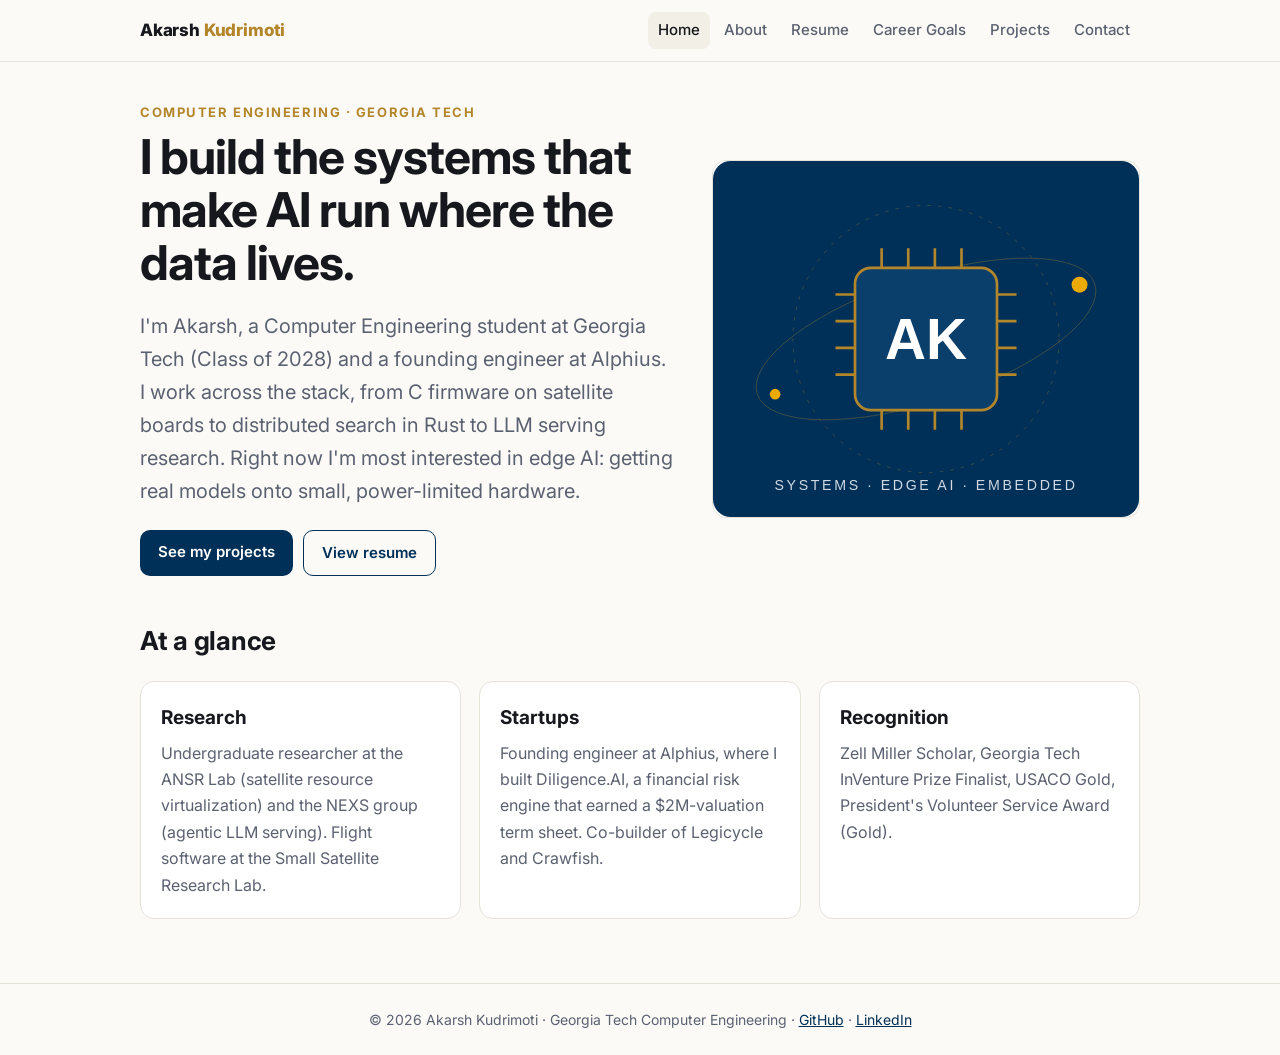
==== index.html @ 107a4cb5 "Add files via upload" ====
<!doctype html>
<html lang="en"><head><meta charset="utf-8"><meta name="viewport" content="width=device-width,initial-scale=1">
<title>Home | Akarsh Kudrimoti</title>
<meta name="description" content="Akarsh Kudrimoti, Computer Engineering student at Georgia Tech. Systems, edge AI, and embedded software.">
<link rel="preconnect" href="https://fonts.googleapis.com"><link href="https://fonts.googleapis.com/css2?family=Inter:wght@400;500;600;700;800&display=swap" rel="stylesheet">
<link rel="stylesheet" href="style.css"></head><body>
<header><nav class="nav"><a class="brand" href="index.html">Akarsh <span>Kudrimoti</span></a>
<button id="menu" aria-label="Open menu" onclick="document.getElementById('nl').classList.toggle('open')">Menu</button>
<ul id="nl"><li><a href="index.html" class=on>Home</a></li><li><a href="about.html">About</a></li><li><a href="resume.html">Resume</a></li><li><a href="goals.html">Career Goals</a></li><li><a href="projects.html">Projects</a></li><li><a href="contact.html">Contact</a></li></ul></nav></header>
<main>
<section class="hero"><div>
<p class="kicker">Computer Engineering · Georgia Tech</p>
<h1>I build the systems that make AI run where the data lives.</h1>
<p class="lede">I'm Akarsh, a Computer Engineering student at Georgia Tech (Class of 2028) and a founding engineer at Alphius. I work across the stack, from C firmware on satellite boards to distributed search in Rust to LLM serving research. Right now I'm most interested in edge AI: getting real models onto small, power-limited hardware.</p>
<div class="btns"><a class="btn" href="projects.html">See my projects</a><a class="btn alt" href="resume.html">View resume</a></div>
</div>
<figure style="margin:0"><img src="hero.svg" alt="AK monogram drawn as a microchip inside an orbit"></figure></section>

<h2>At a glance</h2>
<div class="grid">
<div class="card"><h3>Research</h3><p>Undergraduate researcher at the ANSR Lab (satellite resource virtualization) and the NEXS group (agentic LLM serving). Flight software at the Small Satellite Research Lab.</p></div>
<div class="card"><h3>Startups</h3><p>Founding engineer at Alphius, where I built Diligence.AI, a financial risk engine that earned a $2M-valuation term sheet. Co-builder of Legicycle and Crawfish.</p></div>
<div class="card"><h3>Recognition</h3><p>Zell Miller Scholar, Georgia Tech InVenture Prize Finalist, USACO Gold, President's Volunteer Service Award (Gold).</p></div>
</div>
</main>
<footer>© 2026 Akarsh Kudrimoti · Georgia Tech Computer Engineering · <a href="https://github.com/akarshkudrimoti">GitHub</a> · <a href="https://www.linkedin.com/in/akudrimoti">LinkedIn</a></footer>
</body></html>
---- style.css ----
:root{--bg:#fbfaf7;--card:#fff;--ink:#16181d;--muted:#5b6170;--line:#e5e2da;--accent:#b3862b;--navy:#003057;--soft:#f2efe7}
*{box-sizing:border-box}
html{scroll-behavior:smooth}
body{margin:0;background:var(--bg);color:var(--ink);font:17px/1.65 Inter,system-ui,-apple-system,Segoe UI,Roboto,sans-serif}
a{color:var(--navy)}
img{max-width:100%;height:auto;display:block}
header{position:sticky;top:0;z-index:10;background:rgba(251,250,247,.94);backdrop-filter:blur(6px);border-bottom:1px solid var(--line)}
.nav{max-width:1040px;margin:0 auto;padding:12px 20px;display:flex;align-items:center;justify-content:space-between;gap:16px}
.brand{font-weight:800;text-decoration:none;color:var(--ink);letter-spacing:-.01em;white-space:nowrap}
.brand span{color:var(--accent)}
.nav ul{list-style:none;margin:0;padding:0;display:flex;gap:4px;flex-wrap:wrap}
.nav li a{display:block;padding:6px 10px;border-radius:8px;text-decoration:none;color:var(--muted);font-size:15px;font-weight:500}
.nav li a:hover,.nav li a.on{background:var(--soft);color:var(--ink)}
#menu{display:none;background:none;border:1px solid var(--line);border-radius:8px;padding:6px 10px;font:inherit;font-size:15px}
main{max-width:1040px;margin:0 auto;padding:40px 20px 64px}
h1{font-size:clamp(32px,5vw,48px);line-height:1.1;letter-spacing:-.02em;margin:0 0 12px}
h2{font-size:26px;letter-spacing:-.01em;margin:44px 0 10px}
h3{font-size:19px;margin:24px 0 6px}
.lede{font-size:20px;color:var(--muted);max-width:720px}
.kicker{text-transform:uppercase;letter-spacing:.12em;font-size:13px;font-weight:700;color:var(--accent);margin:0 0 8px}
.hero{display:grid;grid-template-columns:1.25fr 1fr;gap:36px;align-items:center}
.btns{display:flex;gap:10px;flex-wrap:wrap;margin-top:22px}
.btn{display:inline-block;padding:10px 18px;border-radius:10px;background:var(--navy);color:#fff;text-decoration:none;font-weight:600;font-size:15px}
.btn.alt{background:transparent;color:var(--navy);border:1.5px solid var(--navy)}
.grid{display:grid;grid-template-columns:repeat(auto-fit,minmax(260px,1fr));gap:18px;margin-top:18px}
.card{background:var(--card);border:1px solid var(--line);border-radius:14px;padding:20px}
.card h3{margin-top:0}
.card p{margin:6px 0 0;color:var(--muted);font-size:16px}
.tag{display:inline-block;font-size:12.5px;font-weight:600;background:var(--soft);border-radius:999px;padding:2px 10px;margin:8px 6px 0 0;color:var(--ink)}
figure{margin:24px 0}
figure img{border:1px solid var(--line);border-radius:14px;background:#fff}
figcaption{font-size:14px;color:var(--muted);margin-top:8px}
.prose{max-width:740px}
.timeline{border-left:3px solid var(--line);padding-left:20px;margin:16px 0}
.timeline div{margin-bottom:18px}
.timeline b{display:block}
.timeline span{color:var(--muted);font-size:15px}
.note{background:#fff8e6;border:1px solid #efd9a4;border-radius:12px;padding:14px 16px;font-size:15px}
.resume-frame{width:100%;height:1050px;border:1px solid var(--line);border-radius:12px;background:#fff}
ul.clean{padding-left:20px}
footer{border-top:1px solid var(--line);text-align:center;color:var(--muted);font-size:14px;padding:24px 20px}
@media (max-width:820px){
 .hero{grid-template-columns:1fr}
 #menu{display:block}
 .nav{flex-wrap:wrap}
 .nav ul{display:none;width:100%;flex-direction:column}
 .nav ul.open{display:flex}
 .resume-frame{height:640px}
 main{padding:28px 16px 48px}
}
.card p.kicker{color:var(--accent);font-size:13px}
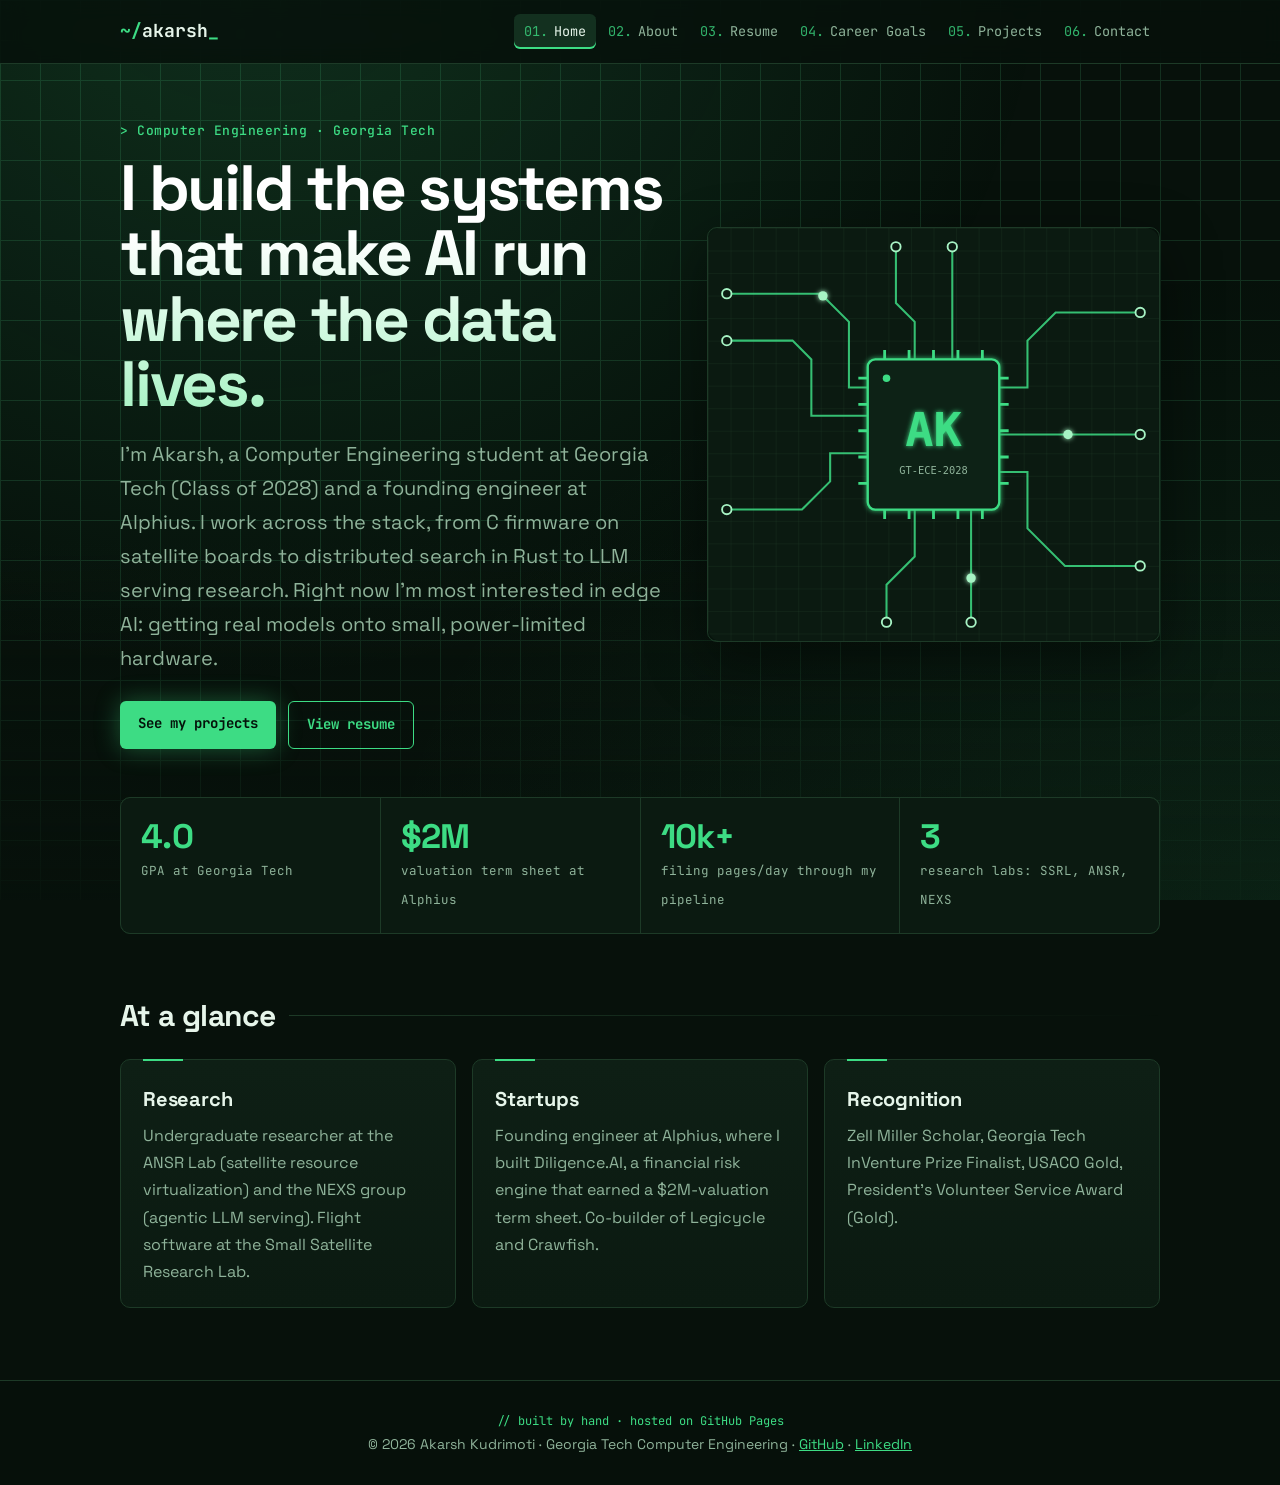
==== commit b7497e9b: "Add files via upload" ====
--- a/index.html
+++ b/index.html
@@ -2,9 +2,9 @@
 <html lang="en"><head><meta charset="utf-8"><meta name="viewport" content="width=device-width,initial-scale=1">
 <title>Home | Akarsh Kudrimoti</title>
 <meta name="description" content="Akarsh Kudrimoti, Computer Engineering student at Georgia Tech. Systems, edge AI, and embedded software.">
-<link rel="preconnect" href="https://fonts.googleapis.com"><link href="https://fonts.googleapis.com/css2?family=Inter:wght@400;500;600;700;800&display=swap" rel="stylesheet">
+<link rel="preconnect" href="https://fonts.googleapis.com"><link href="https://fonts.googleapis.com/css2?family=Space+Grotesk:wght@400;500;600;700&family=JetBrains+Mono:wght@400;500;700&display=swap" rel="stylesheet">
 <link rel="stylesheet" href="style.css"></head><body>
-<header><nav class="nav"><a class="brand" href="index.html">Akarsh <span>Kudrimoti</span></a>
+<header><nav class="nav"><a class="brand" href="index.html"><span>~/</span>akarsh<i>_</i></a>
 <button id="menu" aria-label="Open menu" onclick="document.getElementById('nl').classList.toggle('open')">Menu</button>
 <ul id="nl"><li><a href="index.html" class=on>Home</a></li><li><a href="about.html">About</a></li><li><a href="resume.html">Resume</a></li><li><a href="goals.html">Career Goals</a></li><li><a href="projects.html">Projects</a></li><li><a href="contact.html">Contact</a></li></ul></nav></header>
 <main>
@@ -14,7 +14,13 @@
 <p class="lede">I'm Akarsh, a Computer Engineering student at Georgia Tech (Class of 2028) and a founding engineer at Alphius. I work across the stack, from C firmware on satellite boards to distributed search in Rust to LLM serving research. Right now I'm most interested in edge AI: getting real models onto small, power-limited hardware.</p>
 <div class="btns"><a class="btn" href="projects.html">See my projects</a><a class="btn alt" href="resume.html">View resume</a></div>
 </div>
-<figure style="margin:0"><img src="hero.svg" alt="AK monogram drawn as a microchip inside an orbit"></figure></section>
+<figure style="margin:0"><img src="hero.svg" alt="Circuit board with traces running into a chip labeled AK"></figure></section>
+<div class="stats">
+<div><b>4.0</b><span>GPA at Georgia Tech</span></div>
+<div><b>$2M</b><span>valuation term sheet at Alphius</span></div>
+<div><b>10k+</b><span>filing pages/day through my pipeline</span></div>
+<div><b>3</b><span>research labs: SSRL, ANSR, NEXS</span></div>
+</div>
 
 <h2>At a glance</h2>
 <div class="grid">
@@ -23,5 +29,5 @@
 <div class="card"><h3>Recognition</h3><p>Zell Miller Scholar, Georgia Tech InVenture Prize Finalist, USACO Gold, President's Volunteer Service Award (Gold).</p></div>
 </div>
 </main>
-<footer>© 2026 Akarsh Kudrimoti · Georgia Tech Computer Engineering · <a href="https://github.com/akarshkudrimoti">GitHub</a> · <a href="https://www.linkedin.com/in/akudrimoti">LinkedIn</a></footer>
+<footer><span class="mono">// built by hand · hosted on GitHub Pages</span><br>© 2026 Akarsh Kudrimoti · Georgia Tech Computer Engineering · <a href="https://github.com/akarshkudrimoti">GitHub</a> · <a href="https://www.linkedin.com/in/akudrimoti">LinkedIn</a></footer>
 </body></html>
--- a/style.css
+++ b/style.css
@@ -1,51 +1,77 @@
-:root{--bg:#fbfaf7;--card:#fff;--ink:#16181d;--muted:#5b6170;--line:#e5e2da;--accent:#b3862b;--navy:#003057;--soft:#f2efe7}
+:root{--bg:#07110b;--bg2:#0b1a11;--card:#0e1f15;--ink:#e6f5ea;--muted:#8fb39a;--line:#1d3a27;--g:#3ddc84;--g2:#a7f3c4;--dim:#13301f}
 *{box-sizing:border-box}
 html{scroll-behavior:smooth}
-body{margin:0;background:var(--bg);color:var(--ink);font:17px/1.65 Inter,system-ui,-apple-system,Segoe UI,Roboto,sans-serif}
-a{color:var(--navy)}
+body{margin:0;color:var(--ink);font:17px/1.7 "Space Grotesk",system-ui,sans-serif;
+ background:var(--bg);
+ background-image:linear-gradient(var(--dim) 1px,transparent 1px),linear-gradient(90deg,var(--dim) 1px,transparent 1px);
+ background-size:40px 40px;background-attachment:fixed}
+body::before{content:"";position:fixed;inset:0;pointer-events:none;background:radial-gradient(ellipse at 20% -10%,rgba(61,220,132,.16),transparent 55%),radial-gradient(ellipse at 100% 100%,rgba(61,220,132,.08),transparent 50%),linear-gradient(transparent 60%,rgba(7,17,11,.9));z-index:-1}
+a{color:var(--g)}
 img{max-width:100%;height:auto;display:block}
-header{position:sticky;top:0;z-index:10;background:rgba(251,250,247,.94);backdrop-filter:blur(6px);border-bottom:1px solid var(--line)}
-.nav{max-width:1040px;margin:0 auto;padding:12px 20px;display:flex;align-items:center;justify-content:space-between;gap:16px}
-.brand{font-weight:800;text-decoration:none;color:var(--ink);letter-spacing:-.01em;white-space:nowrap}
-.brand span{color:var(--accent)}
-.nav ul{list-style:none;margin:0;padding:0;display:flex;gap:4px;flex-wrap:wrap}
-.nav li a{display:block;padding:6px 10px;border-radius:8px;text-decoration:none;color:var(--muted);font-size:15px;font-weight:500}
-.nav li a:hover,.nav li a.on{background:var(--soft);color:var(--ink)}
-#menu{display:none;background:none;border:1px solid var(--line);border-radius:8px;padding:6px 10px;font:inherit;font-size:15px}
-main{max-width:1040px;margin:0 auto;padding:40px 20px 64px}
-h1{font-size:clamp(32px,5vw,48px);line-height:1.1;letter-spacing:-.02em;margin:0 0 12px}
-h2{font-size:26px;letter-spacing:-.01em;margin:44px 0 10px}
-h3{font-size:19px;margin:24px 0 6px}
+.mono,.kicker,.nav li a,.tag,.btn,.stats span,figcaption,.timeline span,.brand{font-family:"JetBrains Mono",ui-monospace,monospace}
+header{position:sticky;top:0;z-index:10;background:rgba(7,17,11,.85);backdrop-filter:blur(10px);border-bottom:1px solid var(--line)}
+.nav{max-width:1080px;margin:0 auto;padding:14px 20px;display:flex;align-items:center;justify-content:space-between;gap:16px}
+.brand{font-weight:700;text-decoration:none;color:var(--ink);font-size:18px}
+.brand span{color:var(--g)}
+.brand i{color:var(--g);font-style:normal;animation:blink 1s steps(1) infinite}
+@keyframes blink{50%{opacity:0}}
+.nav ul{list-style:none;margin:0;padding:0;display:flex;gap:2px;flex-wrap:wrap;counter-reset:n}
+.nav li a{display:block;padding:6px 10px;border-radius:6px;text-decoration:none;color:var(--muted);font-size:13.5px;counter-increment:n}
+.nav li a::before{content:"0" counter(n) ".";color:var(--g);margin-right:6px;opacity:.8}
+.nav li a:hover,.nav li a.on{color:var(--ink);background:var(--dim)}
+.nav li a.on{box-shadow:inset 0 -2px 0 var(--g)}
+#menu{display:none;background:none;color:var(--g);border:1px solid var(--line);border-radius:6px;padding:6px 12px;font:14px "JetBrains Mono",monospace}
+main{max-width:1080px;margin:0 auto;padding:56px 20px 72px}
+h1{font-size:clamp(36px,6vw,64px);line-height:1.02;letter-spacing:-.035em;margin:0 0 18px;font-weight:700}
+h2{font-size:30px;letter-spacing:-.02em;margin:56px 0 14px;display:flex;align-items:center;gap:14px}
+h2::after{content:"";flex:1;height:1px;background:linear-gradient(90deg,var(--line),transparent)}
+h3{font-size:20px;margin:26px 0 6px;letter-spacing:-.01em}
 .lede{font-size:20px;color:var(--muted);max-width:720px}
-.kicker{text-transform:uppercase;letter-spacing:.12em;font-size:13px;font-weight:700;color:var(--accent);margin:0 0 8px}
-.hero{display:grid;grid-template-columns:1.25fr 1fr;gap:36px;align-items:center}
-.btns{display:flex;gap:10px;flex-wrap:wrap;margin-top:22px}
-.btn{display:inline-block;padding:10px 18px;border-radius:10px;background:var(--navy);color:#fff;text-decoration:none;font-weight:600;font-size:15px}
-.btn.alt{background:transparent;color:var(--navy);border:1.5px solid var(--navy)}
-.grid{display:grid;grid-template-columns:repeat(auto-fit,minmax(260px,1fr));gap:18px;margin-top:18px}
-.card{background:var(--card);border:1px solid var(--line);border-radius:14px;padding:20px}
+.kicker{font-size:13px;font-weight:500;color:var(--g);margin:0 0 14px;letter-spacing:.04em}
+.kicker::before{content:"> "}
+.hero{display:grid;grid-template-columns:1.2fr 1fr;gap:44px;align-items:center}
+.hero h1{background:linear-gradient(180deg,#fff 30%,var(--g2));-webkit-background-clip:text;background-clip:text;color:transparent}
+.btns{display:flex;gap:12px;flex-wrap:wrap;margin-top:26px}
+.btn{display:inline-block;padding:11px 18px;border-radius:6px;background:var(--g);color:#04130a;text-decoration:none;font-weight:700;font-size:14px;box-shadow:0 0 24px rgba(61,220,132,.35);transition:transform .15s}
+.btn:hover{transform:translateY(-2px)}
+.btn.alt{background:transparent;color:var(--g);border:1px solid var(--g);box-shadow:none}
+.stats{display:grid;grid-template-columns:repeat(4,1fr);gap:1px;background:var(--line);border:1px solid var(--line);border-radius:10px;overflow:hidden;margin-top:48px}
+.stats div{background:var(--bg2);padding:20px}
+.stats b{display:block;font-size:34px;color:var(--g);letter-spacing:-.02em;line-height:1.1}
+.stats span{font-size:12.5px;color:var(--muted)}
+.grid{display:grid;grid-template-columns:repeat(auto-fit,minmax(260px,1fr));gap:16px;margin-top:18px}
+.card{position:relative;background:linear-gradient(180deg,var(--card),var(--bg2));border:1px solid var(--line);border-radius:10px;padding:22px;transition:border-color .2s,transform .2s}
+.card:hover{border-color:var(--g);transform:translateY(-3px)}
+.card::before{content:"";position:absolute;top:-1px;left:22px;width:40px;height:2px;background:var(--g)}
 .card h3{margin-top:0}
 .card p{margin:6px 0 0;color:var(--muted);font-size:16px}
-.tag{display:inline-block;font-size:12.5px;font-weight:600;background:var(--soft);border-radius:999px;padding:2px 10px;margin:8px 6px 0 0;color:var(--ink)}
-figure{margin:24px 0}
-figure img{border:1px solid var(--line);border-radius:14px;background:#fff}
-figcaption{font-size:14px;color:var(--muted);margin-top:8px}
-.prose{max-width:740px}
-.timeline{border-left:3px solid var(--line);padding-left:20px;margin:16px 0}
-.timeline div{margin-bottom:18px}
+.card p.kicker{color:var(--g);font-size:13px}
+.tag{display:inline-block;font-size:12px;border:1px solid var(--line);background:var(--dim);border-radius:4px;padding:2px 9px;margin:8px 6px 0 0;color:var(--g2)}
+figure{margin:28px 0}
+figure img{border:1px solid var(--line);border-radius:10px;box-shadow:0 20px 60px rgba(0,0,0,.45)}
+figcaption{font-size:12.5px;color:var(--muted);margin-top:10px}
+figcaption::before{content:"fig. ";color:var(--g)}
+.prose{max-width:760px}
+.prose p{color:#cfe6d6}
+.timeline{border-left:2px solid var(--line);padding-left:22px;margin:16px 0}
+.timeline div{margin-bottom:20px;position:relative}
+.timeline div::before{content:"";position:absolute;left:-29px;top:8px;width:12px;height:12px;border-radius:50%;background:var(--bg);border:2px solid var(--g);box-shadow:0 0 10px var(--g)}
 .timeline b{display:block}
-.timeline span{color:var(--muted);font-size:15px}
-.note{background:#fff8e6;border:1px solid #efd9a4;border-radius:12px;padding:14px 16px;font-size:15px}
-.resume-frame{width:100%;height:1050px;border:1px solid var(--line);border-radius:12px;background:#fff}
-ul.clean{padding-left:20px}
-footer{border-top:1px solid var(--line);text-align:center;color:var(--muted);font-size:14px;padding:24px 20px}
+.timeline span{color:var(--muted);font-size:13px}
+.note{background:rgba(61,220,132,.08);border:1px dashed var(--g);border-radius:8px;padding:14px 16px;font-size:15px}
+.resume-frame{width:100%;height:1050px;border:1px solid var(--line);border-radius:10px;background:#fff}
+ul.clean{padding-left:0;list-style:none}
+ul.clean li::before{content:"▸ ";color:var(--g)}
+footer{border-top:1px solid var(--line);text-align:center;color:var(--muted);font-size:14px;padding:28px 20px;background:rgba(7,17,11,.8)}
+footer .mono{font-size:12px;color:var(--g)}
+::selection{background:var(--g);color:#04130a}
 @media (max-width:820px){
  .hero{grid-template-columns:1fr}
+ .stats{grid-template-columns:repeat(2,1fr)}
  #menu{display:block}
  .nav{flex-wrap:wrap}
  .nav ul{display:none;width:100%;flex-direction:column}
  .nav ul.open{display:flex}
  .resume-frame{height:640px}
- main{padding:28px 16px 48px}
+ main{padding:32px 16px 56px}
 }
-.card p.kicker{color:var(--accent);font-size:13px}
